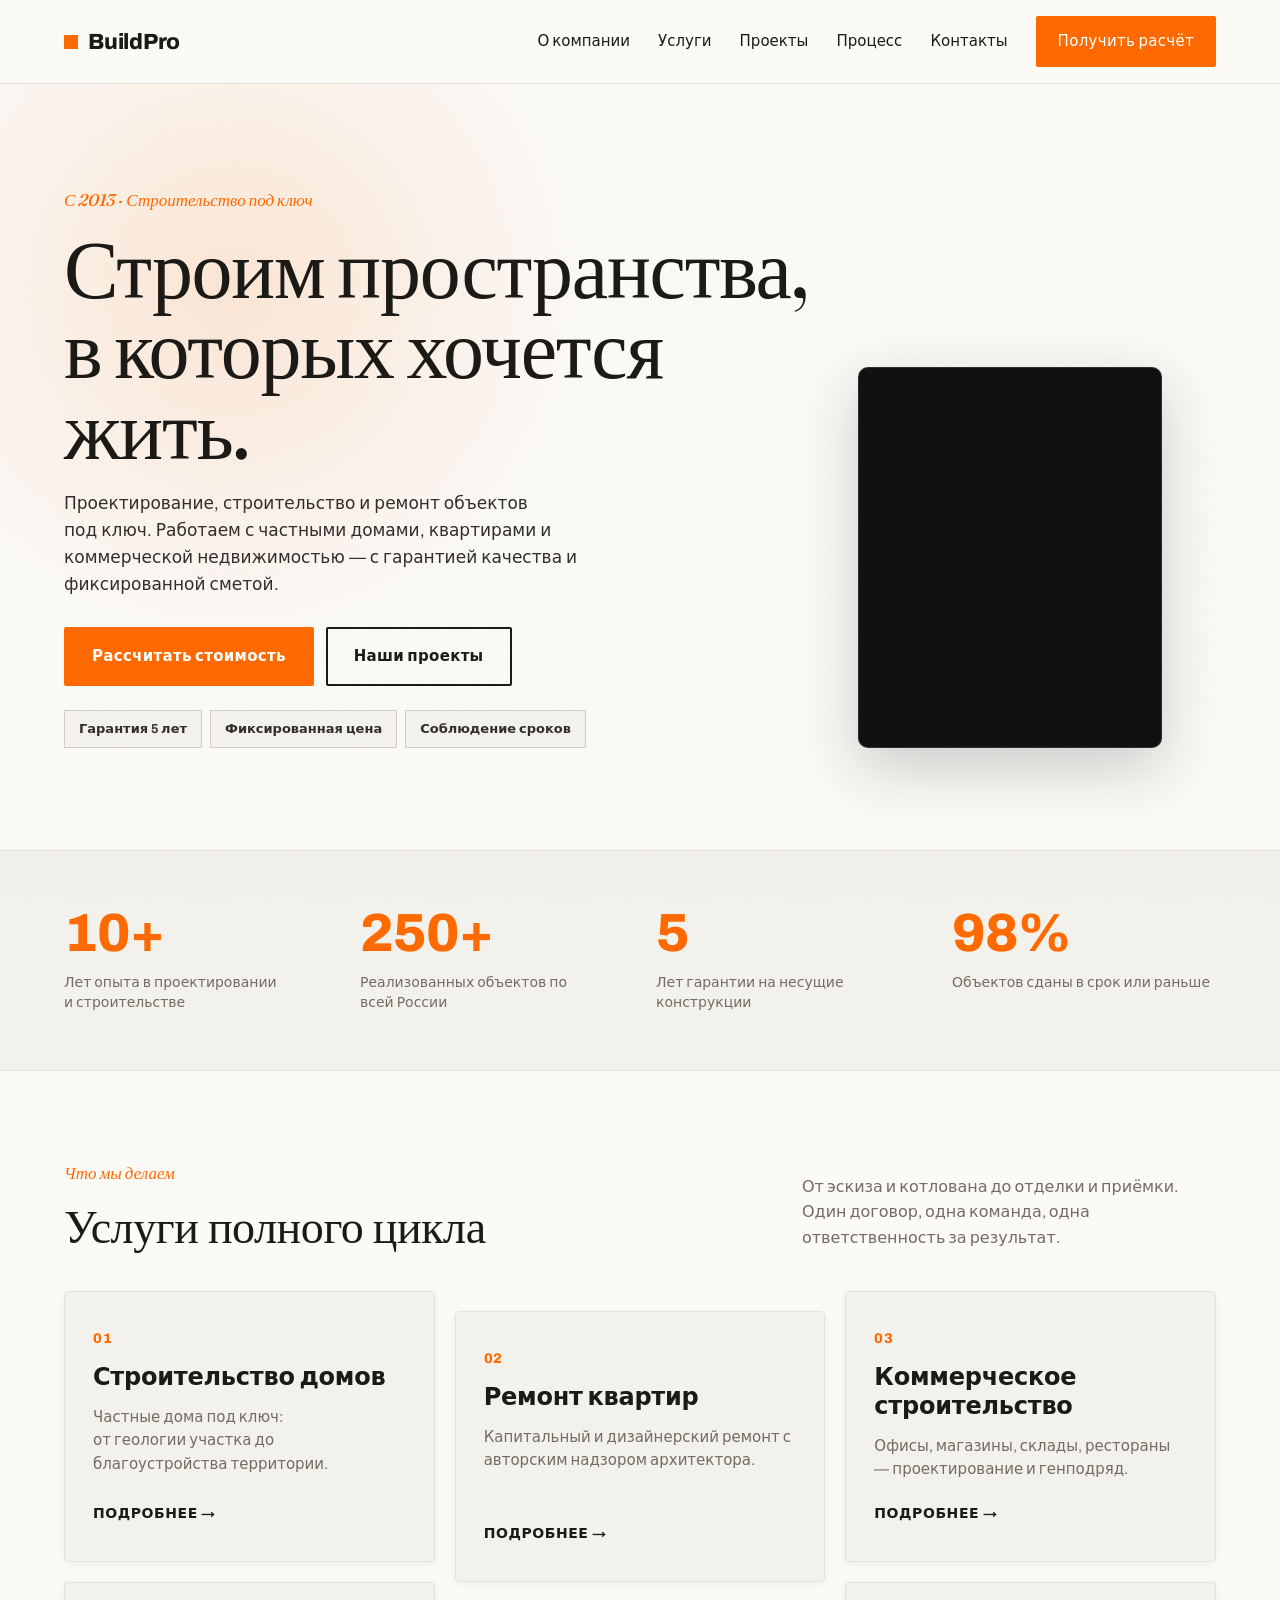
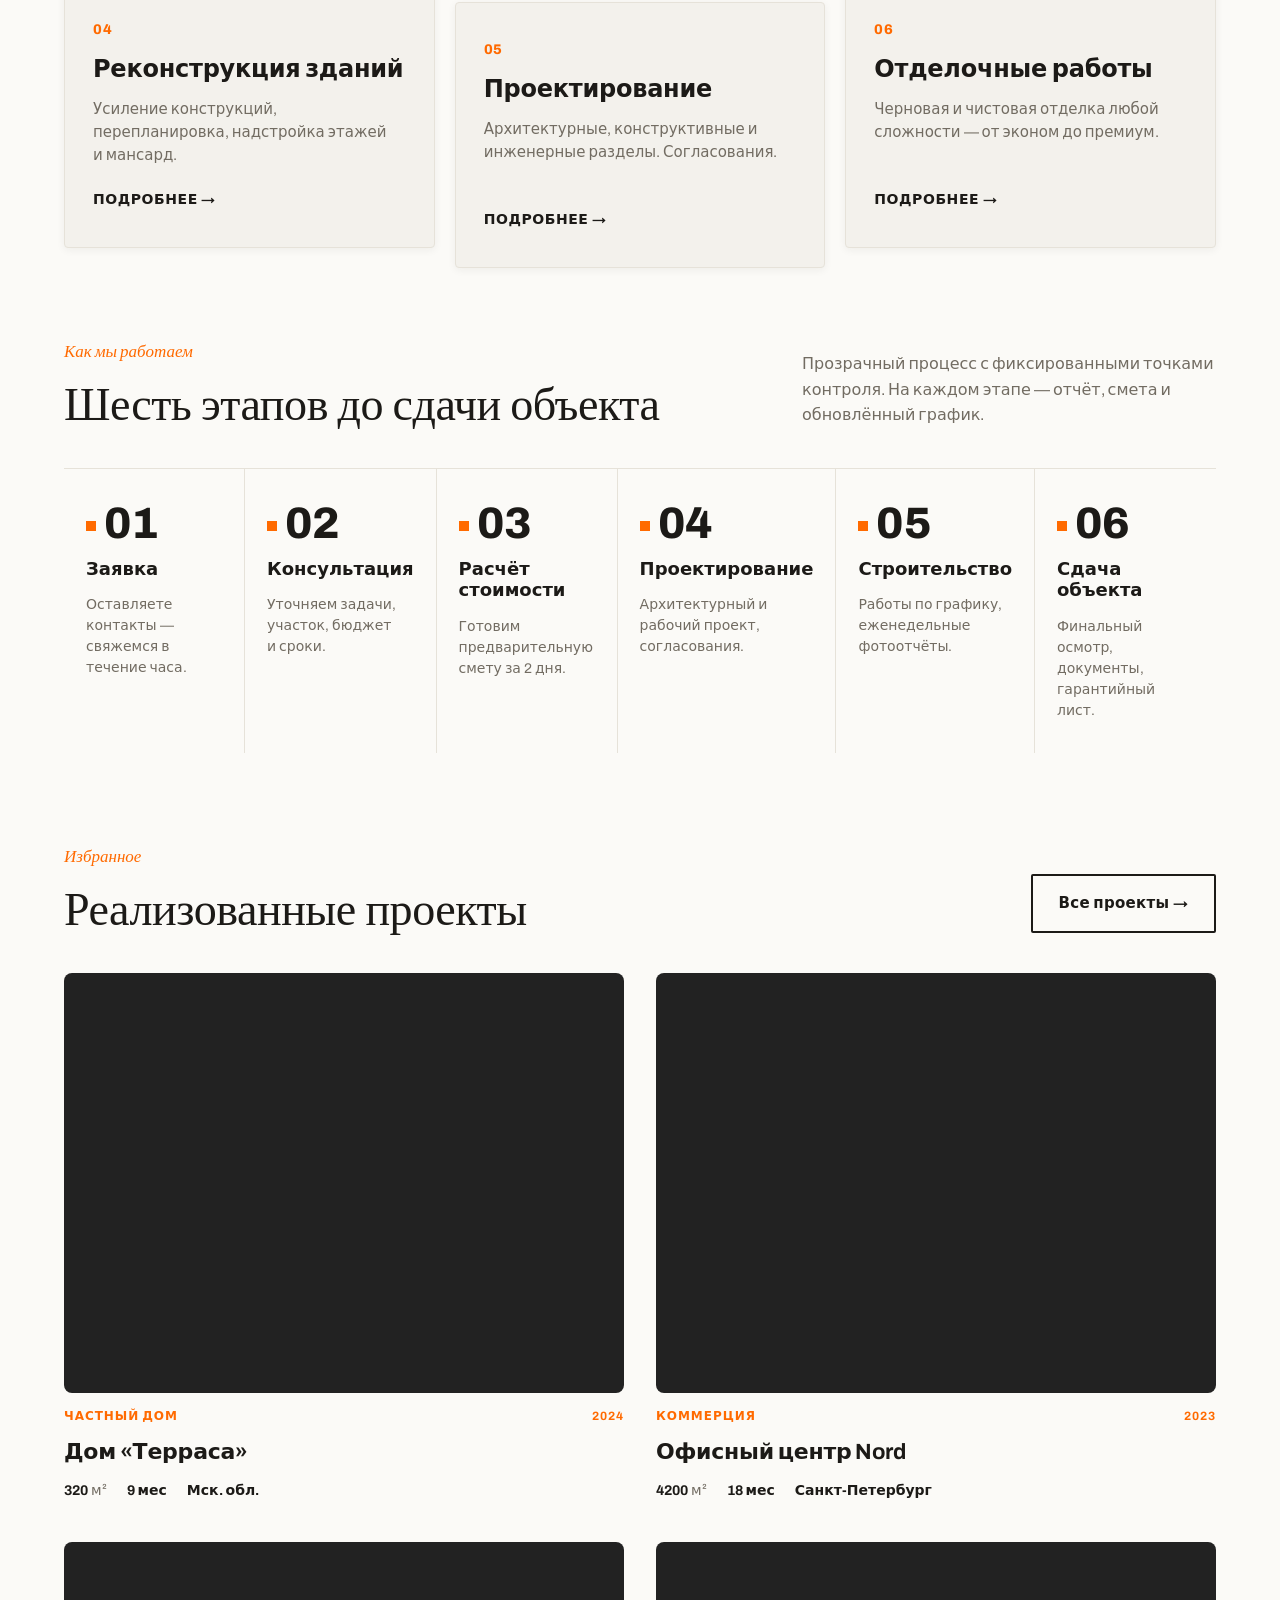
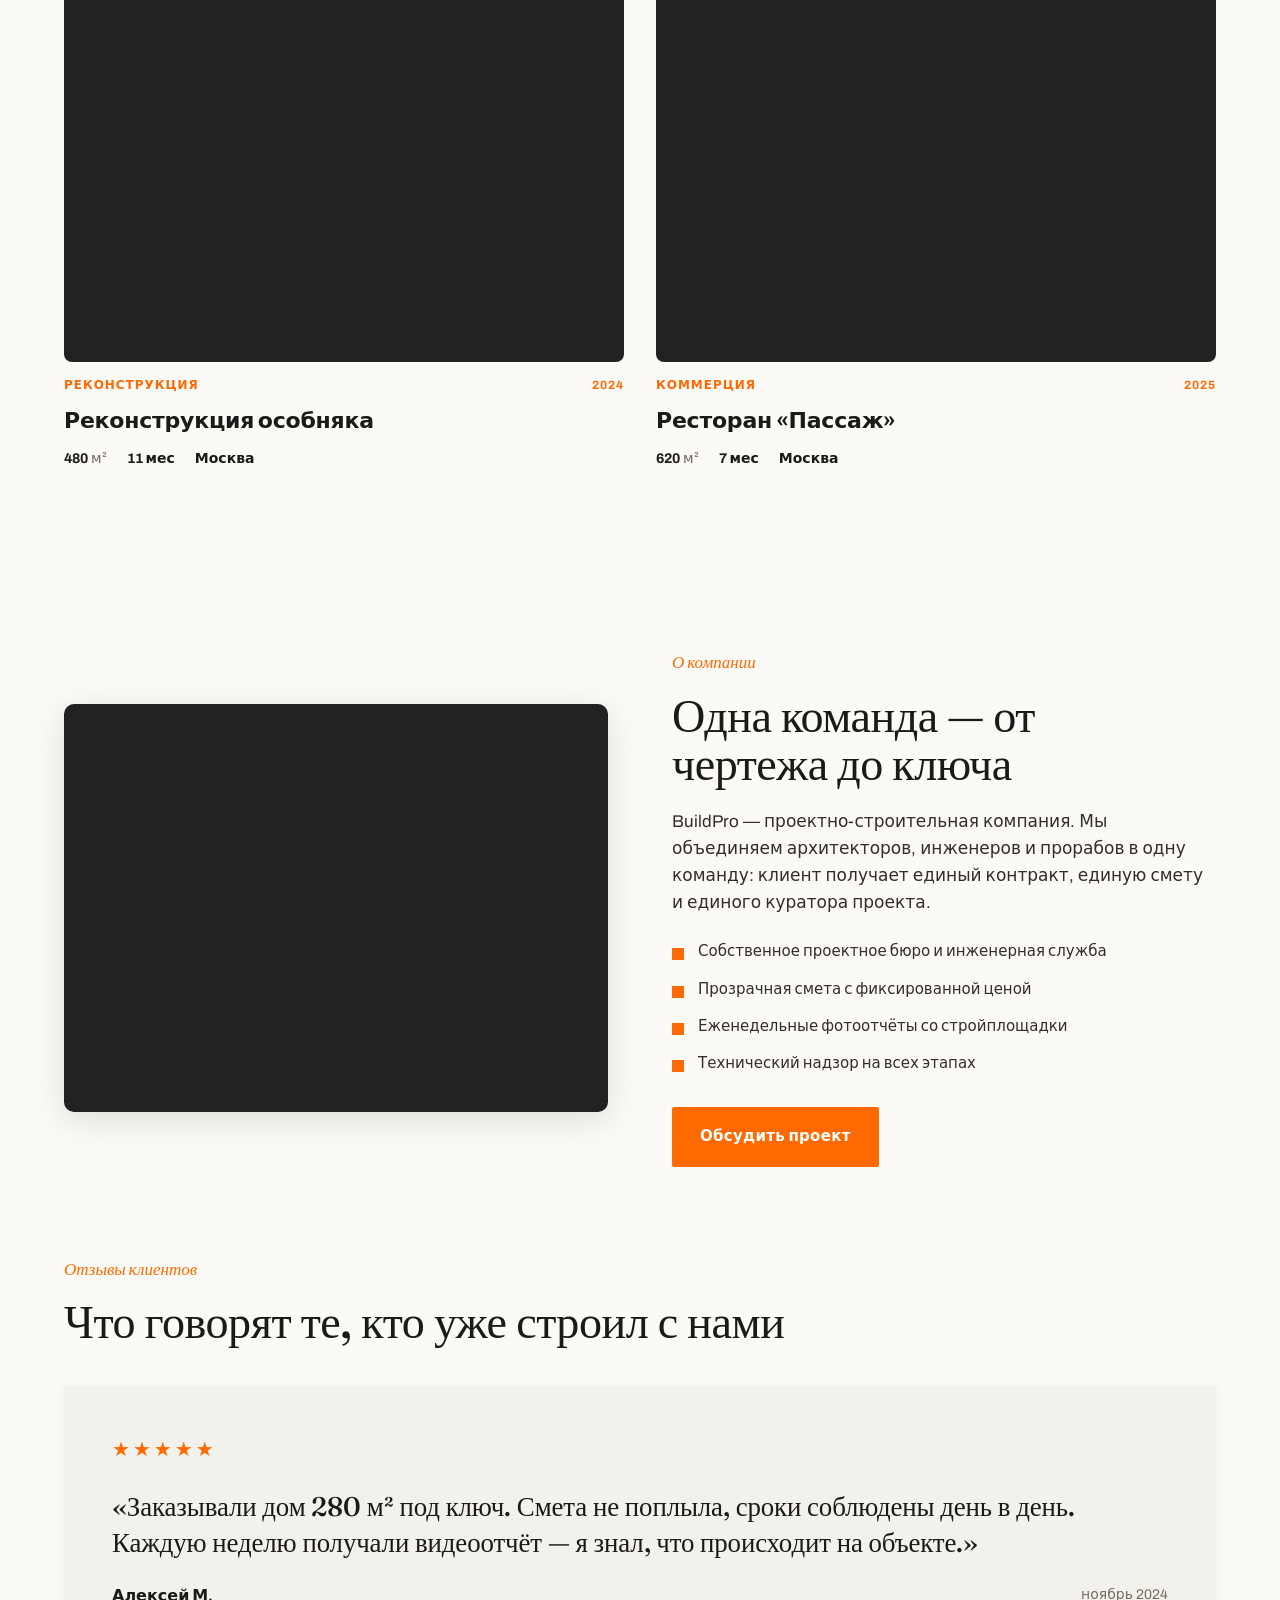
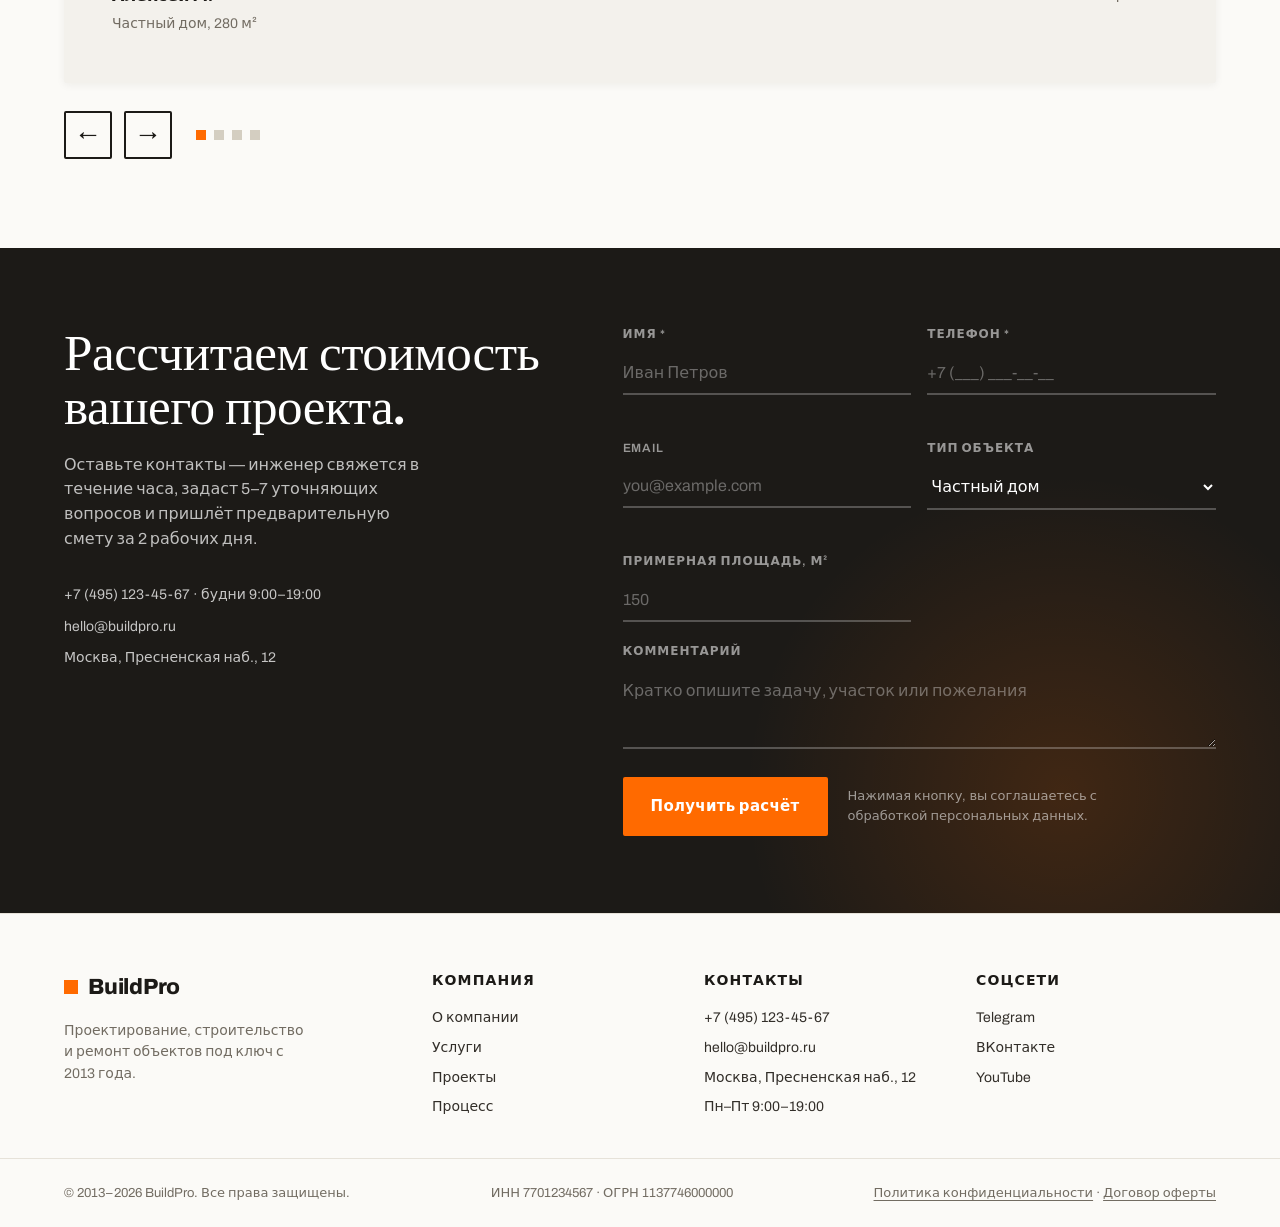
==== index.html @ c7d9ddd2 "Add files via upload" ====
<!DOCTYPE html>
<html lang="ru">
<head>
<meta charset="UTF-8">
<meta name="viewport" content="width=device-width, initial-scale=1">
<title>BuildPro — строительство домов и коммерческих объектов под ключ</title>
<meta name="description" content="BuildPro — проектирование, строительство и ремонт объектов под ключ с 2013 года. Более 250 сданных объектов, гарантия до 5 лет, фиксированная смета.">
<meta property="og:title" content="BuildPro — строительство домов и коммерческих объектов под ключ">
<meta property="og:description" content="Проектирование, строительство и ремонт объектов под ключ с 2013 года. Более 250 сданных объектов, гарантия до 5 лет.">
<meta property="og:type" content="website">
<meta property="og:image" content="https://images.unsplash.com/photo-1503387762-592deb58ef4e?w=1200&q=80&auto=format&fit=crop">
<meta name="twitter:card" content="summary_large_image">
<meta name="theme-color" content="#1c1a17">
<link rel="icon" href="favicon.svg" type="image/svg+xml">
<link rel="preconnect" href="https://fonts.googleapis.com">
<link rel="preconnect" href="https://fonts.gstatic.com" crossorigin>
<link href="https://fonts.googleapis.com/css2?family=Archivo:wght@400;500;600;700;800;900&family=Fraunces:ital,opsz,wght@0,9..144,400;0,9..144,500;0,9..144,600;1,9..144,400;1,9..144,500&display=swap" rel="stylesheet">
<link rel="stylesheet" href="css/style.css">
<link rel="stylesheet" href="css/responsive.css">
</head>
<body>
<a href="#main" class="skip-link">К основному контенту</a>

<header class="site-nav" id="top">
  <div class="nav-inner">
    <a href="#top" class="brand" aria-label="BuildPro — на главную">
      <span class="brand-mark"></span>BuildPro
    </a>
    <nav class="nav-links" aria-label="Главное меню" id="navLinks">
      <a href="#about">О компании</a>
      <a href="#services">Услуги</a>
      <a href="projects.html">Проекты</a>
      <a href="#process">Процесс</a>
      <a href="#contacts">Контакты</a>
      <a href="#cta" class="btn btn-primary btn-nav">Получить расчёт</a>
    </nav>
    <button type="button" class="burger" aria-label="Открыть меню" aria-expanded="false" id="burger">
      <span></span><span></span><span></span>
    </button>
  </div>
</header>

<main id="main">

<section class="hero">
  <div class="wrap hero-grid">
    <div>
      <span class="kicker">С 2013 · Строительство под ключ</span>
      <h1 class="display">Строим&nbsp;пространства,<br>в которых хочется жить.</h1>
      <p class="lead">Проектирование, строительство и ремонт объектов под ключ. Работаем с частными домами, квартирами и коммерческой недвижимостью — с гарантией качества и фиксированной сметой.</p>
      <div class="hero-cta">
        <a href="#cta" class="btn btn-primary">Рассчитать стоимость</a>
        <a href="projects.html" class="btn btn-ghost">Наши проекты</a>
      </div>
      <ul class="hero-tags">
        <li>Гарантия 5 лет</li>
        <li>Фиксированная цена</li>
        <li>Соблюдение сроков</li>
      </ul>
    </div>
    <div class="hero-photo" role="img" aria-label="Современное здание"
         style="background-image:url('https://images.unsplash.com/photo-1503387762-592deb58ef4e?w=1200&q=80&auto=format&fit=crop');"></div>
  </div>
</section>

<section class="stats" aria-label="Показатели компании">
  <div class="wrap stats-grid">
    <div><p class="stat-num">10+</p><p class="stat-label">Лет опыта в проектировании и&nbsp;строительстве</p></div>
    <div><p class="stat-num">250+</p><p class="stat-label">Реализованных объектов по всей России</p></div>
    <div><p class="stat-num">5</p><p class="stat-label">Лет гарантии на несущие конструкции</p></div>
    <div><p class="stat-num">98%</p><p class="stat-label">Объектов сданы в срок или раньше</p></div>
  </div>
</section>

<section class="section" id="services">
  <div class="wrap">
    <div class="section-head">
      <div>
        <span class="kicker">Что мы делаем</span>
        <h2 class="h2">Услуги полного цикла</h2>
      </div>
      <p class="section-lead">От эскиза и котлована до отделки и приёмки. Один договор, одна команда, одна ответственность за результат.</p>
    </div>
    <div class="services-grid">
      <article class="service"><span class="num">01</span><h3 class="service-name">Строительство домов</h3><p>Частные дома под ключ: от геологии участка до благоустройства территории.</p><a href="#cta" class="more">Подробнее</a></article>
      <article class="service"><span class="num">02</span><h3 class="service-name">Ремонт квартир</h3><p>Капитальный и дизайнерский ремонт с авторским надзором архитектора.</p><a href="#cta" class="more">Подробнее</a></article>
      <article class="service"><span class="num">03</span><h3 class="service-name">Коммерческое строительство</h3><p>Офисы, магазины, склады, рестораны — проектирование и генподряд.</p><a href="#cta" class="more">Подробнее</a></article>
      <article class="service"><span class="num">04</span><h3 class="service-name">Реконструкция зданий</h3><p>Усиление конструкций, перепланировка, надстройка этажей и мансард.</p><a href="#cta" class="more">Подробнее</a></article>
      <article class="service"><span class="num">05</span><h3 class="service-name">Проектирование</h3><p>Архитектурные, конструктивные и инженерные разделы. Согласования.</p><a href="#cta" class="more">Подробнее</a></article>
      <article class="service"><span class="num">06</span><h3 class="service-name">Отделочные работы</h3><p>Черновая и чистовая отделка любой сложности — от эконом до премиум.</p><a href="#cta" class="more">Подробнее</a></article>
    </div>
  </div>
</section>

<section class="section section-tight" id="process">
  <div class="wrap">
    <div class="section-head">
      <div>
        <span class="kicker">Как мы работаем</span>
        <h2 class="h2">Шесть этапов до сдачи объекта</h2>
      </div>
      <p class="section-lead">Прозрачный процесс с фиксированными точками контроля. На каждом этапе — отчёт, смета и обновлённый график.</p>
    </div>
    <ol class="process">
      <li class="step"><div class="step-num"><span class="sq"></span>01</div><h4>Заявка</h4><p>Оставляете контакты — свяжемся в течение часа.</p></li>
      <li class="step"><div class="step-num"><span class="sq"></span>02</div><h4>Консультация</h4><p>Уточняем задачи, участок, бюджет и сроки.</p></li>
      <li class="step"><div class="step-num"><span class="sq"></span>03</div><h4>Расчёт стоимости</h4><p>Готовим предварительную смету за 2 дня.</p></li>
      <li class="step"><div class="step-num"><span class="sq"></span>04</div><h4>Проектирование</h4><p>Архитектурный и рабочий проект, согласования.</p></li>
      <li class="step"><div class="step-num"><span class="sq"></span>05</div><h4>Строительство</h4><p>Работы по графику, еженедельные фотоотчёты.</p></li>
      <li class="step"><div class="step-num"><span class="sq"></span>06</div><h4>Сдача объекта</h4><p>Финальный осмотр, документы, гарантийный лист.</p></li>
    </ol>
  </div>
</section>

<section class="section section-tight" id="projects">
  <div class="wrap">
    <div class="section-head">
      <div>
        <span class="kicker">Избранное</span>
        <h2 class="h2">Реализованные проекты</h2>
      </div>
      <a href="projects.html" class="btn btn-ghost">Все проекты →</a>
    </div>
    <div class="projects-grid">
      <a href="projects.html" class="project">
        <div class="project-photo" style="background-image:url('https://images.unsplash.com/photo-1600585154340-be6161a56a0c?w=1200&q=80&auto=format&fit=crop');"></div>
        <div class="project-meta"><span class="cat">Частный дом</span><span class="cat">2024</span></div>
        <h4>Дом «Терраса»</h4>
        <div class="project-params"><span><b>320</b> м²</span><span><b>9 мес</b></span><span><b>Мск. обл.</b></span></div>
      </a>
      <a href="projects.html" class="project">
        <div class="project-photo" style="background-image:url('https://images.unsplash.com/photo-1497366216548-37526070297c?w=1200&q=80&auto=format&fit=crop');"></div>
        <div class="project-meta"><span class="cat">Коммерция</span><span class="cat">2023</span></div>
        <h4>Офисный центр Nord</h4>
        <div class="project-params"><span><b>4200</b> м²</span><span><b>18 мес</b></span><span><b>Санкт-Петербург</b></span></div>
      </a>
      <a href="projects.html" class="project">
        <div class="project-photo" style="background-image:url('https://images.unsplash.com/photo-1512917774080-9991f1c4c750?w=1200&q=80&auto=format&fit=crop');"></div>
        <div class="project-meta"><span class="cat">Реконструкция</span><span class="cat">2024</span></div>
        <h4>Реконструкция особняка</h4>
        <div class="project-params"><span><b>480</b> м²</span><span><b>11 мес</b></span><span><b>Москва</b></span></div>
      </a>
      <a href="projects.html" class="project">
        <div class="project-photo" style="background-image:url('https://images.unsplash.com/photo-1517248135467-4c7edcad34c4?w=1200&q=80&auto=format&fit=crop');"></div>
        <div class="project-meta"><span class="cat">Коммерция</span><span class="cat">2025</span></div>
        <h4>Ресторан «Пассаж»</h4>
        <div class="project-params"><span><b>620</b> м²</span><span><b>7 мес</b></span><span><b>Москва</b></span></div>
      </a>
    </div>
  </div>
</section>

<section class="section" id="about">
  <div class="wrap about-grid">
    <div class="about-photo" role="img" aria-label="Команда BuildPro на объекте"
         style="background-image:url('https://images.unsplash.com/photo-1521737604893-d14cc237f11d?w=1200&q=80&auto=format&fit=crop');"></div>
    <div>
      <span class="kicker">О компании</span>
      <h2 class="h2">Одна команда — от чертежа до&nbsp;ключа</h2>
      <p class="lead">BuildPro — проектно-строительная компания. Мы объединяем архитекторов, инженеров и прорабов в одну команду: клиент получает единый контракт, единую смету и единого куратора проекта.</p>
      <ul class="check-list">
        <li>Собственное проектное бюро и инженерная служба</li>
        <li>Прозрачная смета с фиксированной ценой</li>
        <li>Еженедельные фотоотчёты со стройплощадки</li>
        <li>Технический надзор на всех этапах</li>
      </ul>
      <div class="hero-cta" style="margin-top:32px">
        <a href="#cta" class="btn btn-primary">Обсудить проект</a>
      </div>
    </div>
  </div>
</section>

<section class="section section-tight">
  <div class="wrap">
    <div class="section-head">
      <div>
        <span class="kicker">Отзывы клиентов</span>
        <h2 class="h2">Что говорят те, кто уже строил с&nbsp;нами</h2>
      </div>
    </div>

    <div class="slider" id="reviewSlider" data-index="0">
      <div class="slides">
        <article class="review">
          <span class="stars" aria-label="5 из 5">★★★★★</span>
          <blockquote>«Заказывали дом 280 м² под ключ. Смета не поплыла, сроки соблюдены день в день. Каждую неделю получали видеоотчёт — я знал, что происходит на объекте.»</blockquote>
          <div class="who"><div><b>Алексей М.</b><span>Частный дом, 280 м²</span></div><span class="date">ноябрь 2024</span></div>
        </article>
        <article class="review">
          <span class="stars" aria-label="5 из 5">★★★★★</span>
          <blockquote>«Ремонт трёшки с перепланировкой. Согласование, дизайн, черновая, чистовая — всё через одного менеджера. Никаких „пропал прораб“.»</blockquote>
          <div class="who"><div><b>Ирина К.</b><span>Ремонт квартиры, 96 м²</span></div><span class="date">февраль 2025</span></div>
        </article>
        <article class="review">
          <span class="stars" aria-label="5 из 5">★★★★★</span>
          <blockquote>«Строили офисный центр 4 200 м². Команда закрыла все инженерные разделы, включая слаботочку и вентиляцию, без субподрядчиков-однодневок.»</blockquote>
          <div class="who"><div><b>Дмитрий В.</b><span>Коммерческий объект</span></div><span class="date">июль 2024</span></div>
        </article>
        <article class="review">
          <span class="stars" aria-label="5 из 5">★★★★★</span>
          <blockquote>«Реконструкция дома 1950-х: усиление фундамента, надстройка мансарды. Работали аккуратно, соседи не жаловались — для нас это было важно.»</blockquote>
          <div class="who"><div><b>Ольга П.</b><span>Реконструкция, 210 м²</span></div><span class="date">май 2025</span></div>
        </article>
      </div>
      <div class="slider-nav">
        <button type="button" class="slider-btn" data-dir="-1" aria-label="Предыдущий отзыв">←</button>
        <button type="button" class="slider-btn" data-dir="1" aria-label="Следующий отзыв">→</button>
        <div class="dots" id="reviewDots"></div>
      </div>
    </div>
  </div>
</section>

<section class="cta" id="cta">
  <div class="wrap cta-grid">
    <div>
      <h2 class="cta-title">Рассчитаем стоимость вашего проекта.</h2>
      <p class="cta-lead">Оставьте контакты — инженер свяжется в течение часа, задаст 5–7 уточняющих вопросов и пришлёт предварительную смету за 2 рабочих дня.</p>
      <ul class="cta-contacts">
        <li>+7 (495) 123-45-67 · будни 9:00–19:00</li>
        <li>hello@buildpro.ru</li>
        <li>Москва, Пресненская наб., 12</li>
      </ul>
    </div>
    <form class="form" id="calcForm" novalidate>
      <div class="field">
        <label for="f-name">Имя *</label>
        <input id="f-name" name="name" type="text" placeholder="Иван Петров" autocomplete="name">
        <span class="error" data-error-for="name"></span>
      </div>
      <div class="field">
        <label for="f-phone">Телефон *</label>
        <input id="f-phone" name="phone" type="tel" placeholder="+7 (___) ___-__-__" autocomplete="tel">
        <span class="error" data-error-for="phone"></span>
      </div>
      <div class="field">
        <label for="f-email">Email</label>
        <input id="f-email" name="email" type="email" placeholder="you@example.com" autocomplete="email">
        <span class="error" data-error-for="email"></span>
      </div>
      <div class="field">
        <label for="f-type">Тип объекта</label>
        <select id="f-type" name="type">
          <option value="house">Частный дом</option>
          <option value="apart">Ремонт квартиры</option>
          <option value="commerce">Коммерческий объект</option>
          <option value="reconstruct">Реконструкция</option>
          <option value="design">Проектирование</option>
        </select>
      </div>
      <div class="field">
        <label for="f-area">Примерная площадь, м²</label>
        <input id="f-area" name="area" type="number" min="0" placeholder="150">
      </div>
      <div class="field wide">
        <label for="f-comment">Комментарий</label>
        <textarea id="f-comment" name="comment" rows="3" placeholder="Кратко опишите задачу, участок или пожелания"></textarea>
      </div>
      <div class="submit-row">
        <button type="submit" class="btn btn-accent">Получить расчёт</button>
        <span class="agreement">Нажимая кнопку, вы соглашаетесь с обработкой персональных данных.</span>
      </div>
      <div class="form-success" id="formSuccess" hidden>
        <b>Спасибо! Заявка принята.</b> Мы свяжемся с вами в&nbsp;ближайшее время.
      </div>
    </form>
  </div>
</section>

</main>

<footer class="site-footer" id="contacts">
  <div class="wrap footer-cols">
    <div>
      <div class="brand"><span class="brand-mark"></span>BuildPro</div>
      <p class="footer-about">Проектирование, строительство и ремонт объектов под ключ с 2013 года.</p>
    </div>
    <div>
      <h5>Компания</h5>
      <ul><li><a href="#about">О компании</a></li><li><a href="#services">Услуги</a></li><li><a href="projects.html">Проекты</a></li><li><a href="#process">Процесс</a></li></ul>
    </div>
    <div>
      <h5>Контакты</h5>
      <ul><li>+7 (495) 123-45-67</li><li>hello@buildpro.ru</li><li>Москва, Пресненская наб., 12</li><li>Пн–Пт 9:00–19:00</li></ul>
    </div>
    <div>
      <h5>Соцсети</h5>
      <ul><li><a href="#">Telegram</a></li><li><a href="#">ВКонтакте</a></li><li><a href="#">YouTube</a></li></ul>
    </div>
  </div>
  <div class="wrap footer-bottom">
    <span>© 2013–2026 BuildPro. Все права защищены.</span>
    <span>ИНН 7701234567 · ОГРН 1137746000000</span>
    <span class="footer-legal"><a href="#">Политика конфиденциальности</a> · <a href="#">Договор оферты</a></span>
  </div>
</footer>

<button type="button" class="to-top" id="toTop" aria-label="Наверх">↑</button>

<script src="js/main.js"></script>
</body>
</html>
---- css/style.css ----
/* ============================================
   BuildPro — core stylesheet
   Tokens, resets, components (buttons, cards,
   forms, grid, slider, modal, filters, footer)
   ============================================ */

/* --- Reset --- */
*, *::before, *::after { box-sizing: border-box; }
html { scroll-behavior: smooth; -webkit-text-size-adjust: 100%; }
body, h1, h2, h3, h4, h5, p, ul, ol, blockquote, figure { margin: 0; }
ul, ol { padding: 0; list-style: none; }
img { max-width: 100%; display: block; }
button { font: inherit; color: inherit; }
a { color: inherit; text-decoration: none; }
input, select, textarea, button { font-family: inherit; }

/* --- Tokens --- */
:root {
  /* Palette — тёплый графит / тёплый белый / оранжевый акцент */
  --c-bg:        #fbfaf7;
  --c-surface:   #f3f1ec;
  --c-surface-2: #e9e6de;
  --c-ink:       #1c1a17;   /* тёплый графит */
  --c-ink-2:     #322e29;
  --c-muted:     #726c62;
  --c-line:      #e6e2d9;
  --c-line-2:    #d4cec1;
  --c-accent:      #ff6a00;   /* оранжевый */
  --c-accent-600:  #e85e00;
  --c-accent-100:  #fff1e6;
  --c-danger: #d64545;
  --c-success: #1b9256;

  /* Type */
  --font-body: 'Archivo', system-ui, -apple-system, 'Segoe UI', Roboto, Arial, sans-serif;
  --font-head: 'Archivo', system-ui, -apple-system, 'Segoe UI', Roboto, Arial, sans-serif;
  --font-display: 'Fraunces', 'Georgia', serif;

  /* Layout */
  --edge: clamp(20px, 5vw, 72px);
  --maxw: 1280px;

  /* Elevation — тонированные тени под тёплый графит */
  --shadow-sm: 0 2px 8px rgba(28, 26, 23, .06);
  --shadow-md: 0 8px 32px rgba(28, 26, 23, .12);
  --shadow-lg: 0 20px 60px rgba(28, 26, 23, .20);
  --shadow-accent: 0 10px 30px rgba(255, 106, 0, .18);
}

body {
  font-family: var(--font-body);
  font-size: 16px;
  line-height: 1.55;
  color: var(--c-ink);
  background: var(--c-bg);
  overflow-x: hidden;
  text-wrap: pretty;
  -webkit-font-smoothing: antialiased;
  -moz-osx-font-smoothing: grayscale;
}

.skip-link {
  position: absolute;
  left: -9999px;
}
.skip-link:focus { left: 16px; top: 16px; background: var(--c-ink); color: #fff; padding: 8px 12px; z-index: 100; }

/* --- Focus states (a11y) --- */
:focus-visible {
  outline: 2px solid var(--c-accent);
  outline-offset: 3px;
  border-radius: 2px;
}

/* --- Grain overlay --- */
body::before {
  content: "";
  position: fixed;
  inset: 0;
  z-index: 1;
  pointer-events: none;
  opacity: .035;
  mix-blend-mode: multiply;
  background-image: url("data:image/svg+xml,%3Csvg xmlns='http://www.w3.org/2000/svg' width='120' height='120'%3E%3Cfilter id='n'%3E%3CfeTurbulence type='fractalNoise' baseFrequency='0.9' numOctaves='2' stitchTiles='stitch'/%3E%3C/filter%3E%3Crect width='100%25' height='100%25' filter='url(%23n)'/%3E%3C/svg%3E");
}

/* --- Layout helpers --- */
.wrap { max-width: var(--maxw); margin: 0 auto; padding: 0 var(--edge); }

.kicker {
  display: inline-block;
  font-family: var(--font-display);
  font-style: italic;
  font-size: 17px;
  font-weight: 500;
  letter-spacing: 0;
  color: var(--c-accent);
  margin-bottom: 16px;
}

.display {
  font-family: var(--font-display);
  font-weight: 500;
  font-size: clamp(40px, 6.4vw, 92px);
  line-height: 0.98;
  letter-spacing: -0.015em;
  color: var(--c-ink);
  text-wrap: balance;
}
.h2 {
  font-family: var(--font-display);
  font-weight: 500;
  font-size: clamp(28px, 3.6vw, 50px);
  line-height: 1.04;
  letter-spacing: -0.01em;
  color: var(--c-ink);
  text-wrap: balance;
}
.lead {
  font-size: 17px;
  line-height: 1.6;
  color: var(--c-ink-2);
  max-width: 56ch;
  margin-top: 20px;
  text-wrap: pretty;
}

/* --- Buttons --- */
.btn {
  display: inline-flex;
  align-items: center;
  justify-content: center;
  gap: 8px;
  padding: 16px 26px;
  font-size: 15px;
  font-weight: 700;
  letter-spacing: .02em;
  text-transform: none;
  border: 2px solid transparent;
  cursor: pointer;
  transition: background .15s ease, color .15s ease, border-color .15s ease, transform .05s ease;
  border-radius: 2px;
  white-space: nowrap;
}
.btn:active { transform: translateY(1px); }
.btn-primary { background: var(--c-accent); color: #fff; border-color: var(--c-accent); }
.btn-primary:hover { background: var(--c-accent-600); border-color: var(--c-accent-600); }
.btn-ghost { background: transparent; color: var(--c-ink); border-color: var(--c-ink); }
.btn-ghost:hover { background: var(--c-ink); color: #fff; }
.btn-accent { background: var(--c-accent); color: #fff; border-color: var(--c-accent); }
.btn-accent:hover { background: var(--c-accent-600); border-color: var(--c-accent-600); }
.btn-nav { padding: 12px 20px; font-size: 14px; }

/* --- Header --- */
.site-nav {
  position: sticky;
  top: 0;
  z-index: 50;
  background: var(--c-bg);
  border-bottom: 1px solid var(--c-line);
  backdrop-filter: saturate(1.2);
}
.nav-inner {
  max-width: var(--maxw);
  margin: 0 auto;
  padding: 16px var(--edge);
  display: flex;
  align-items: center;
  gap: 24px;
}
.brand {
  display: inline-flex;
  align-items: center;
  gap: 10px;
  font-family: var(--font-head);
  font-weight: 800;
  font-size: 22px;
  letter-spacing: -0.01em;
  color: var(--c-ink);
  margin-right: auto;
}
.brand-mark {
  display: inline-block;
  width: 14px;
  height: 14px;
  background: var(--c-accent);
}
.nav-links {
  display: flex;
  align-items: center;
  gap: 28px;
}
.nav-links a {
  font-size: 15px;
  color: var(--c-ink);
  font-weight: 500;
  transition: color .15s ease;
}
.nav-links a:hover { color: var(--c-accent); }
.nav-links a.current { color: var(--c-accent); }
.nav-links a.btn-nav { color: #fff; }
.nav-links a.btn-nav:hover { color: #fff; }

.burger {
  display: none;
  width: 44px;
  height: 44px;
  border: 2px solid var(--c-ink);
  background: transparent;
  flex-direction: column;
  align-items: center;
  justify-content: center;
  gap: 4px;
  cursor: pointer;
  padding: 0;
  border-radius: 2px;
}
.burger span {
  display: block;
  width: 20px;
  height: 2px;
  background: var(--c-ink);
  transition: transform .2s ease, opacity .2s ease;
}
.burger.open span:nth-child(1) { transform: translateY(6px) rotate(45deg); }
.burger.open span:nth-child(2) { opacity: 0; }
.burger.open span:nth-child(3) { transform: translateY(-6px) rotate(-45deg); }

/* --- Hero --- */
.hero {
  position: relative;
  padding: clamp(56px, 8vw, 120px) 0 clamp(56px, 8vw, 120px);
  overflow: hidden;
}
.hero::before {
  content: "";
  position: absolute;
  top: -20%;
  left: -10%;
  width: 60vw;
  height: 60vw;
  max-width: 720px;
  max-height: 720px;
  background: radial-gradient(circle, rgba(255,106,0,.14), rgba(255,106,0,0) 70%);
  pointer-events: none;
  z-index: 0;
}
.hero-grid {
  position: relative;
  z-index: 1;
  display: grid;
  grid-template-columns: 1.15fr .85fr;
  gap: clamp(24px, 4vw, 64px);
  align-items: end;
}
.hero-photo {
  position: relative;
  aspect-ratio: 4/5;
  background: #111 center/cover no-repeat;
  border-radius: 10px;
  box-shadow: var(--shadow-lg);
}
.hero-photo::after {
  content: "";
  position: absolute;
  inset: 0;
  border-radius: 10px;
  box-shadow: inset 0 0 0 1px rgba(255,255,255,.12);
}
.hero-cta {
  display: flex;
  gap: 12px;
  flex-wrap: wrap;
  margin-top: 28px;
}
.hero-tags {
  display: flex;
  gap: 8px;
  flex-wrap: wrap;
  margin-top: 24px;
}
.hero-tags li {
  padding: 8px 14px;
  border: 1px solid var(--c-line-2);
  font-size: 13px;
  font-weight: 600;
  color: var(--c-ink-2);
  background: var(--c-surface);
}

/* --- Stats --- */
.stats {
  border-top: 1px solid var(--c-line);
  border-bottom: 1px solid var(--c-line);
  padding: 56px 0;
  background: var(--c-surface);
}
.stats-grid {
  display: grid;
  grid-template-columns: repeat(4, 1fr);
  gap: 32px;
}
.stat-num {
  font-family: var(--font-head);
  font-weight: 800;
  font-size: clamp(40px, 4.2vw, 64px);
  line-height: 1;
  letter-spacing: -0.02em;
  color: var(--c-accent);
}
.stat-label {
  font-size: 14px;
  line-height: 1.45;
  color: var(--c-muted);
  margin-top: 12px;
}

/* --- Section head --- */
.section { padding: clamp(64px, 7vw, 120px) 0; }
.section-tight { padding-top: 0; }
.section-head {
  display: flex;
  justify-content: space-between;
  align-items: end;
  gap: 24px;
  flex-wrap: wrap;
  margin-bottom: 40px;
}
.section-lead {
  max-width: 46ch;
  color: var(--c-muted);
  font-size: 16px;
  line-height: 1.6;
}

/* --- Services --- */
.services-grid {
  display: grid;
  grid-template-columns: repeat(3, 1fr);
  gap: 20px;
}
.service {
  position: relative;
  background: var(--c-surface);
  padding: 36px 28px;
  display: flex;
  flex-direction: column;
  gap: 14px;
  transition: background .2s ease, transform .2s ease, box-shadow .2s ease;
  border: 1px solid var(--c-line);
  box-shadow: var(--shadow-sm);
  border-radius: 4px;
  overflow: hidden;
}
.service::before {
  content: "";
  position: absolute;
  inset: 0;
  background: radial-gradient(240px circle at var(--mx, 50%) var(--my, 0%), rgba(255,106,0,.10), transparent 70%);
  opacity: 0;
  transition: opacity .25s ease;
  pointer-events: none;
}
.service:hover::before { opacity: 1; }
.service:nth-child(2) { transform: translateY(20px); }
.service:nth-child(5) { transform: translateY(20px); }
.service:hover {
  background: #fff;
  border-color: var(--c-line-2);
  transform: translateY(-4px);
  box-shadow: var(--shadow-md);
}
.service:nth-child(2):hover,
.service:nth-child(5):hover { transform: translateY(16px); }
.service .num {
  font-family: var(--font-head);
  font-weight: 800;
  font-size: 14px;
  color: var(--c-accent);
  letter-spacing: .05em;
}
.service-name {
  font-family: var(--font-head);
  font-weight: 700;
  font-size: 24px;
  line-height: 1.2;
  letter-spacing: -0.01em;
  color: var(--c-ink);
}
.service p {
  color: var(--c-muted);
  font-size: 15px;
  line-height: 1.55;
}
.service .more {
  margin-top: auto;
  padding-top: 8px;
  color: var(--c-ink);
  font-weight: 700;
  font-size: 14px;
  letter-spacing: .04em;
  text-transform: uppercase;
}
.service .more::after { content: " →"; }
.service:hover .more { color: var(--c-accent); }

/* --- Process --- */
.process {
  display: grid;
  grid-template-columns: repeat(6, 1fr);
  gap: 0;
  border-top: 1px solid var(--c-line);
}
.step {
  border-right: 1px solid var(--c-line);
  padding: 32px 22px;
  display: flex;
  flex-direction: column;
  gap: 14px;
}
.step:last-child { border-right: 0; }
.step-num {
  font-family: var(--font-head);
  font-weight: 800;
  font-size: 44px;
  line-height: 1;
  letter-spacing: -0.02em;
  color: var(--c-ink);
}
.step-num .sq {
  display: inline-block;
  width: 10px;
  height: 10px;
  background: var(--c-accent);
  margin-right: 8px;
  vertical-align: middle;
}
.step h4 {
  font-family: var(--font-head);
  font-size: 18px;
  font-weight: 700;
  line-height: 1.2;
}
.step p {
  color: var(--c-muted);
  font-size: 14px;
  line-height: 1.5;
}

/* --- Projects grid --- */
.projects-grid {
  display: grid;
  grid-template-columns: repeat(2, 1fr);
  gap: 40px 32px;
}
.projects-grid-3 { grid-template-columns: repeat(3, 1fr); }

.project, .project-card {
  display: flex;
  flex-direction: column;
  gap: 14px;
  color: inherit;
  background: transparent;
  border: 0;
  padding: 0;
  text-align: left;
  cursor: pointer;
  transition: transform .3s ease;
}
.project:hover, .project-card:hover { transform: translateY(-4px); }

.project-photo {
  aspect-ratio: 4/3;
  width: 100%;
  background: #222 center/cover no-repeat;
  transition: filter .3s ease;
  border-radius: 8px;
}
.project:hover .project-photo,
.project-card:hover .project-photo { filter: brightness(1.05); }

.project-meta, .project .project-meta {
  display: flex;
  justify-content: space-between;
  align-items: baseline;
  gap: 12px;
}
.project-meta .cat, .project-meta .year {
  font-size: 12px;
  letter-spacing: .08em;
  text-transform: uppercase;
  color: var(--c-muted);
  font-weight: 700;
}
.project-meta .cat { color: var(--c-accent); }
.project h4, .project-card h3 {
  font-family: var(--font-head);
  font-size: 22px;
  font-weight: 700;
  letter-spacing: -0.01em;
  color: var(--c-ink);
  line-height: 1.2;
}
.project-params {
  display: flex;
  gap: 20px;
  font-size: 14px;
  color: var(--c-muted);
  flex-wrap: wrap;
}
.project-params b { color: var(--c-ink); font-weight: 700; }
.project-desc {
  font-size: 14px;
  line-height: 1.55;
  color: var(--c-muted);
}

/* --- About --- */
.about-grid {
  display: grid;
  grid-template-columns: 1fr 1fr;
  gap: clamp(24px, 5vw, 72px);
  align-items: center;
}
.about-photo {
  aspect-ratio: 4/3;
  background: #222 center/cover no-repeat;
  border-radius: 10px;
  box-shadow: var(--shadow-md);
}
.check-list {
  display: grid;
  gap: 14px;
  margin-top: 24px;
}
.check-list li {
  padding-left: 26px;
  position: relative;
  font-size: 15px;
  line-height: 1.55;
  color: var(--c-ink-2);
}
.check-list li::before {
  content: "";
  position: absolute;
  left: 0;
  top: 8px;
  width: 12px;
  height: 12px;
  background: var(--c-accent);
}

/* --- Reviews slider --- */
.slider { position: relative; }
.slides { position: relative; min-height: 240px; }
.review {
  background: var(--c-surface);
  padding: 48px;
  display: none;
  flex-direction: column;
  gap: 24px;
  border-radius: 2px;
  box-shadow: var(--shadow-sm);
}
.review.active { display: flex; animation: fadeIn .4s ease; }
@keyframes fadeIn { from { opacity: 0; transform: translateY(6px); } to { opacity: 1; transform: none; } }
.review .stars {
  color: var(--c-accent);
  letter-spacing: 3px;
  font-size: 20px;
}
.review blockquote {
  font-family: var(--font-display);
  font-size: clamp(20px, 2.1vw, 28px);
  line-height: 1.32;
  color: var(--c-ink);
  letter-spacing: -0.005em;
  font-weight: 500;
}
.review .who {
  display: flex;
  justify-content: space-between;
  gap: 24px;
  flex-wrap: wrap;
  font-size: 14px;
  color: var(--c-muted);
}
.review .who b { color: var(--c-ink); display: block; font-size: 16px; margin-bottom: 4px; font-weight: 700; }
.slider-nav {
  display: flex;
  align-items: center;
  gap: 12px;
  margin-top: 28px;
}
.slider-btn {
  width: 48px;
  height: 48px;
  border: 2px solid var(--c-ink);
  background: transparent;
  cursor: pointer;
  font-size: 18px;
  color: var(--c-ink);
  transition: background .15s ease, color .15s ease;
  border-radius: 2px;
}
.slider-btn:hover { background: var(--c-ink); color: #fff; }
.dots {
  display: flex;
  gap: 8px;
  margin-left: 12px;
}
.dot {
  width: 10px;
  height: 10px;
  background: var(--c-line-2);
  border: 0;
  padding: 0;
  cursor: pointer;
  transition: background .15s ease;
}
.dot.active { background: var(--c-accent); }

/* --- CTA / form --- */
.cta {
  position: relative;
  background: var(--c-ink);
  color: #fff;
  padding: clamp(56px, 6vw, 96px) 0;
  overflow: hidden;
}
.cta::before {
  content: "";
  position: absolute;
  bottom: -30%;
  right: -8%;
  width: 55vw;
  height: 55vw;
  max-width: 640px;
  max-height: 640px;
  background: radial-gradient(circle, rgba(255,106,0,.16), rgba(255,106,0,0) 70%);
  pointer-events: none;
}
.cta-grid {
  position: relative;
  z-index: 1;
  display: grid;
  grid-template-columns: 1fr 1.2fr;
  gap: clamp(24px, 5vw, 72px);
  align-items: start;
}
.cta-title {
  font-family: var(--font-display);
  font-weight: 500;
  font-size: clamp(30px, 4vw, 54px);
  line-height: 1.05;
  letter-spacing: -0.01em;
  color: #fff;
  text-wrap: balance;
}
.cta-lead {
  color: rgba(255,255,255,.72);
  max-width: 42ch;
  margin-top: 20px;
  font-size: 16px;
  line-height: 1.55;
}
.cta-contacts {
  margin-top: 32px;
  display: grid;
  gap: 10px;
  color: rgba(255,255,255,.75);
  font-size: 14px;
}
.form {
  display: grid;
  grid-template-columns: 1fr 1fr;
  gap: 20px 16px;
}
.field { display: flex; flex-direction: column; gap: 8px; }
.field.wide { grid-column: 1 / -1; }
.field label {
  font-size: 12px;
  text-transform: uppercase;
  letter-spacing: .08em;
  color: rgba(255,255,255,.55);
  font-weight: 600;
}
.field input,
.field select,
.field textarea {
  background: transparent;
  border: 0;
  border-bottom: 2px solid rgba(255,255,255,.25);
  color: #fff;
  padding: 12px 0;
  font-size: 16px;
  outline: none;
  transition: border-color .15s ease;
  font-family: var(--font-body);
}
.field textarea { resize: vertical; min-height: 80px; }
.field input::placeholder,
.field textarea::placeholder { color: rgba(255,255,255,.35); }
.field input:focus,
.field select:focus,
.field textarea:focus { border-bottom-color: var(--c-accent); }
.field select option { color: var(--c-ink); background: #fff; }
.field.error input,
.field.error select,
.field.error textarea { border-bottom-color: var(--c-danger); }
.error {
  color: #ff8977;
  font-size: 13px;
  min-height: 16px;
  display: block;
}
.submit-row {
  grid-column: 1 / -1;
  display: flex;
  align-items: center;
  gap: 20px;
  flex-wrap: wrap;
  margin-top: 8px;
}
.agreement {
  color: rgba(255,255,255,.55);
  font-size: 13px;
  max-width: 40ch;
}
.form-success {
  grid-column: 1 / -1;
  padding: 20px 24px;
  background: rgba(255,255,255,.06);
  border-left: 3px solid var(--c-accent);
  color: #fff;
  font-size: 15px;
}
.form-success b {
  display: block;
  font-family: var(--font-head);
  font-size: 20px;
  margin-bottom: 6px;
}

/* --- Footer --- */
.site-footer {
  background: var(--c-bg);
  border-top: 1px solid var(--c-line);
  padding: 56px 0 24px;
}
.footer-cols {
  display: grid;
  grid-template-columns: 1.4fr 1fr 1fr 1fr;
  gap: 32px;
}
.footer-cols h5 {
  font-family: var(--font-head);
  font-size: 14px;
  text-transform: uppercase;
  letter-spacing: .08em;
  margin-bottom: 16px;
  color: var(--c-ink);
}
.footer-cols ul {
  display: grid;
  gap: 8px;
  font-size: 14px;
  color: var(--c-ink-2);
}
.footer-cols a { color: var(--c-ink-2); transition: color .15s ease; }
.footer-cols a:hover { color: var(--c-accent); }
.footer-about {
  color: var(--c-muted);
  font-size: 14px;
  line-height: 1.55;
  max-width: 32ch;
  margin-top: 16px;
}
.footer-bottom {
  display: flex;
  justify-content: space-between;
  gap: 16px;
  flex-wrap: wrap;
  margin-top: 40px;
  padding-top: 24px;
  border-top: 1px solid var(--c-line);
  font-size: 13px;
  color: var(--c-muted);
}
.footer-legal a { color: var(--c-muted); text-decoration: underline; text-underline-offset: 3px; transition: color .15s ease; }
.footer-legal a:hover { color: var(--c-accent); }

/* --- To top --- */
.to-top {
  position: fixed;
  right: 24px;
  bottom: 24px;
  width: 48px;
  height: 48px;
  background: var(--c-ink);
  color: #fff;
  border: 0;
  cursor: pointer;
  z-index: 40;
  font-size: 18px;
  opacity: 0;
  pointer-events: none;
  transition: opacity .2s ease, background .15s ease;
  border-radius: 2px;
  box-shadow: var(--shadow-md);
}
.to-top.show { opacity: 1; pointer-events: auto; }
.to-top:hover { background: var(--c-accent); }

/* --- Projects page --- */
.page-head {
  padding: clamp(48px, 6vw, 96px) 0 clamp(32px, 4vw, 48px);
  border-bottom: 1px solid var(--c-line);
}
.breadcrumbs {
  font-size: 13px;
  letter-spacing: .06em;
  text-transform: uppercase;
  color: var(--c-muted);
  margin-bottom: 20px;
}
.breadcrumbs a { color: var(--c-muted); transition: color .15s ease; }
.breadcrumbs a:hover { color: var(--c-accent); }
.page-head-row {
  display: flex;
  justify-content: space-between;
  align-items: end;
  gap: 32px;
  flex-wrap: wrap;
}

.filters {
  position: sticky;
  top: 73px;
  z-index: 30;
  background: var(--c-bg);
  padding: 24px 0;
  border-bottom: 1px solid var(--c-line);
}
.filters-row {
  display: flex;
  gap: 16px;
  flex-wrap: wrap;
  align-items: center;
  justify-content: space-between;
}
.chips {
  display: flex;
  gap: 8px;
  flex-wrap: wrap;
}
.chip {
  background: transparent;
  border: 2px solid var(--c-line-2);
  padding: 10px 20px;
  font-size: 14px;
  color: var(--c-ink-2);
  cursor: pointer;
  transition: all .15s ease;
  font-weight: 500;
  border-radius: 2px;
}
.chip:hover { border-color: var(--c-ink); color: var(--c-ink); }
.chip.active {
  background: var(--c-ink);
  color: #fff;
  border-color: var(--c-ink);
}
.count {
  font-size: 13px;
  letter-spacing: .06em;
  text-transform: uppercase;
  color: var(--c-muted);
}
.count b { color: var(--c-ink); }

.grid-section {
  padding: clamp(40px, 5vw, 72px) 0 clamp(56px, 7vw, 96px);
}
.empty {
  padding: 64px 0;
  text-align: center;
  color: var(--c-muted);
  font-size: 16px;
}

/* --- Mobile drawer --- */
.drawer-backdrop {
  position: fixed;
  inset: 0;
  background: rgba(0,0,0,0.4);
  z-index: 60;
  opacity: 0;
  pointer-events: none;
  transition: opacity .2s ease;
}
.drawer-backdrop.open { opacity: 1; pointer-events: auto; }
.drawer {
  position: fixed;
  top: 0;
  right: -100%;
  bottom: 0;
  width: min(360px, 88vw);
  background: var(--c-bg);
  z-index: 61;
  padding: 24px;
  display: flex;
  flex-direction: column;
  gap: 4px;
  transition: right .25s ease;
  box-shadow: var(--shadow-lg);
}
.drawer.open { right: 0; }
.drawer-close {
  align-self: flex-end;
  width: 44px;
  height: 44px;
  border: 2px solid var(--c-ink);
  background: transparent;
  font-size: 20px;
  cursor: pointer;
  border-radius: 2px;
  margin-bottom: 8px;
}
.drawer a {
  padding: 14px 4px;
  border-bottom: 1px solid var(--c-line);
  font-size: 17px;
  color: var(--c-ink);
  font-weight: 500;
}
.drawer a.btn {
  border: 2px solid var(--c-accent);
  background: var(--c-accent);
  color: #fff;
  margin-top: 16px;
  padding: 14px 20px;
  justify-content: center;
}

/* --- Scroll reveal (kept last to win cascade over per-component transitions) --- */
.reveal {
  opacity: 0;
  transform: translateY(24px);
  transition: opacity .6s ease, transform .6s ease;
}
.reveal.revealed { opacity: 1; transform: none; }
@media (prefers-reduced-motion: reduce) {
  .reveal { opacity: 1; transform: none; transition: none; }
}
---- css/responsive.css ----
/* ============================================
   BuildPro — responsive rules
   Tablets and mobiles (down to 375px)
   ============================================ */

/* Tablet landscape and below */
@media (max-width: 1080px) {
  .services-grid { grid-template-columns: repeat(2, 1fr); }
  .service:nth-child(2), .service:nth-child(5) { transform: none; }
  .service:nth-child(2):hover, .service:nth-child(5):hover { transform: translateY(-4px); }
  .projects-grid-3 { grid-template-columns: repeat(2, 1fr); }
  .footer-cols { grid-template-columns: 1fr 1fr; gap: 40px; }
  .process { grid-template-columns: repeat(3, 1fr); }
  .step:nth-child(3n) { border-right: 0; }
  .step:nth-child(-n+3) { border-bottom: 1px solid var(--c-line); }
}

/* Tablet portrait */
@media (max-width: 900px) {
  .nav-links { display: none; }
  .burger { display: inline-flex; }

  .hero-grid { grid-template-columns: 1fr; }
  .hero-photo { aspect-ratio: 16/10; order: -1; }

  .stats-grid { grid-template-columns: repeat(2, 1fr); gap: 28px; }

  .about-grid { grid-template-columns: 1fr; gap: 32px; }
  .about-photo { aspect-ratio: 16/10; }

  .cta-grid { grid-template-columns: 1fr; }
  .form { grid-template-columns: 1fr 1fr; }

  .page-head-row { flex-direction: column; align-items: start; gap: 20px; }

  .filters { top: 69px; }
}

/* Mobile */
@media (max-width: 640px) {
  :root {
    --edge: 20px;
  }
  body { font-size: 15px; }

  .nav-inner { padding: 14px var(--edge); gap: 12px; }
  .brand { font-size: 20px; }

  .hero { padding: 40px 0 48px; }
  .hero-cta .btn { flex: 1 1 auto; min-width: 140px; }

  .stats { padding: 40px 0; }
  .stats-grid { grid-template-columns: 1fr 1fr; gap: 24px; }
  .stat-num { font-size: 40px; }

  .section { padding: 56px 0; }
  .section-head { margin-bottom: 28px; }

  .services-grid { grid-template-columns: 1fr; gap: 16px; }
  .service:nth-child(2), .service:nth-child(5) { transform: none; }
  .service:nth-child(2):hover, .service:nth-child(5):hover { transform: translateY(-4px); }
  .service { padding: 28px 24px; }
  .service-name { font-size: 22px; }

  .process { grid-template-columns: 1fr 1fr; }
  .step { border-right: 1px solid var(--c-line); border-bottom: 1px solid var(--c-line); padding: 24px 20px; }
  .step:nth-child(2n) { border-right: 0; }
  .step:last-child, .step:nth-last-child(2) { border-bottom: 0; }

  .projects-grid,
  .projects-grid-3 { grid-template-columns: 1fr; gap: 32px; }

  .review { padding: 32px 24px; }
  .review blockquote { font-size: 19px; }

  .cta { padding: 48px 0; }
  .form { grid-template-columns: 1fr; }
  .submit-row { flex-direction: column; align-items: stretch; gap: 16px; }
  .submit-row .btn { width: 100%; }
  .agreement { font-size: 12px; }

  .footer-cols { grid-template-columns: 1fr; gap: 28px; }
  .footer-bottom { flex-direction: column; text-align: left; }

  .to-top { right: 16px; bottom: 16px; width: 44px; height: 44px; }

  .filters { top: 65px; padding: 16px 0; }
  .filters-row { flex-direction: column; align-items: start; gap: 12px; }
  .chips { overflow-x: auto; flex-wrap: nowrap; width: 100%; padding-bottom: 4px; -webkit-overflow-scrolling: touch; }
  .chips::-webkit-scrollbar { height: 0; }
  .chip { flex: 0 0 auto; }
}

/* Small mobile (375px baseline) */
@media (max-width: 400px) {
  .display { font-size: 40px; }
  .h2 { font-size: 28px; }
  .cta-title { font-size: 30px; }
  .stat-num { font-size: 36px; }
  .service { padding: 24px 20px; }
  .review { padding: 24px 20px; }
  .review blockquote { font-size: 17px; }
  .btn { padding: 14px 20px; font-size: 14px; }
  .step-num { font-size: 36px; }
  .hero-tags li { font-size: 12px; padding: 6px 10px; }
}
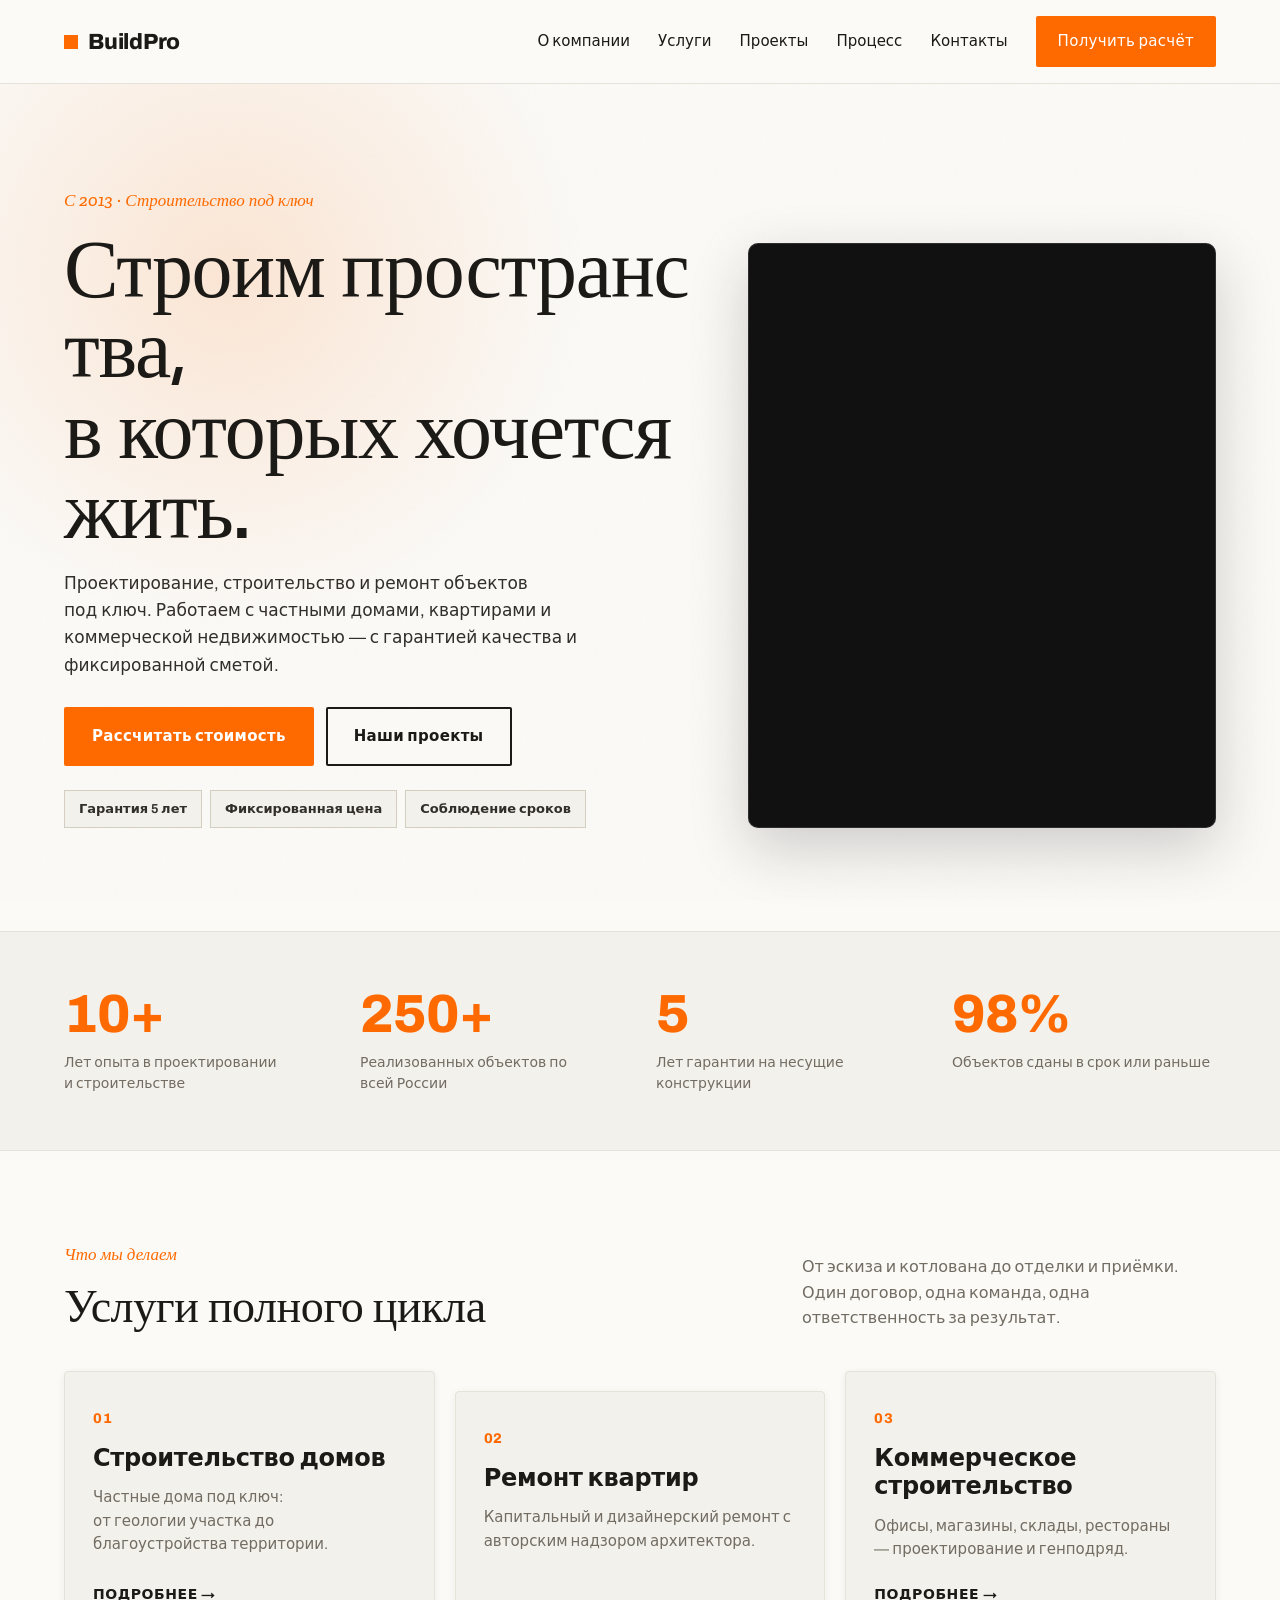
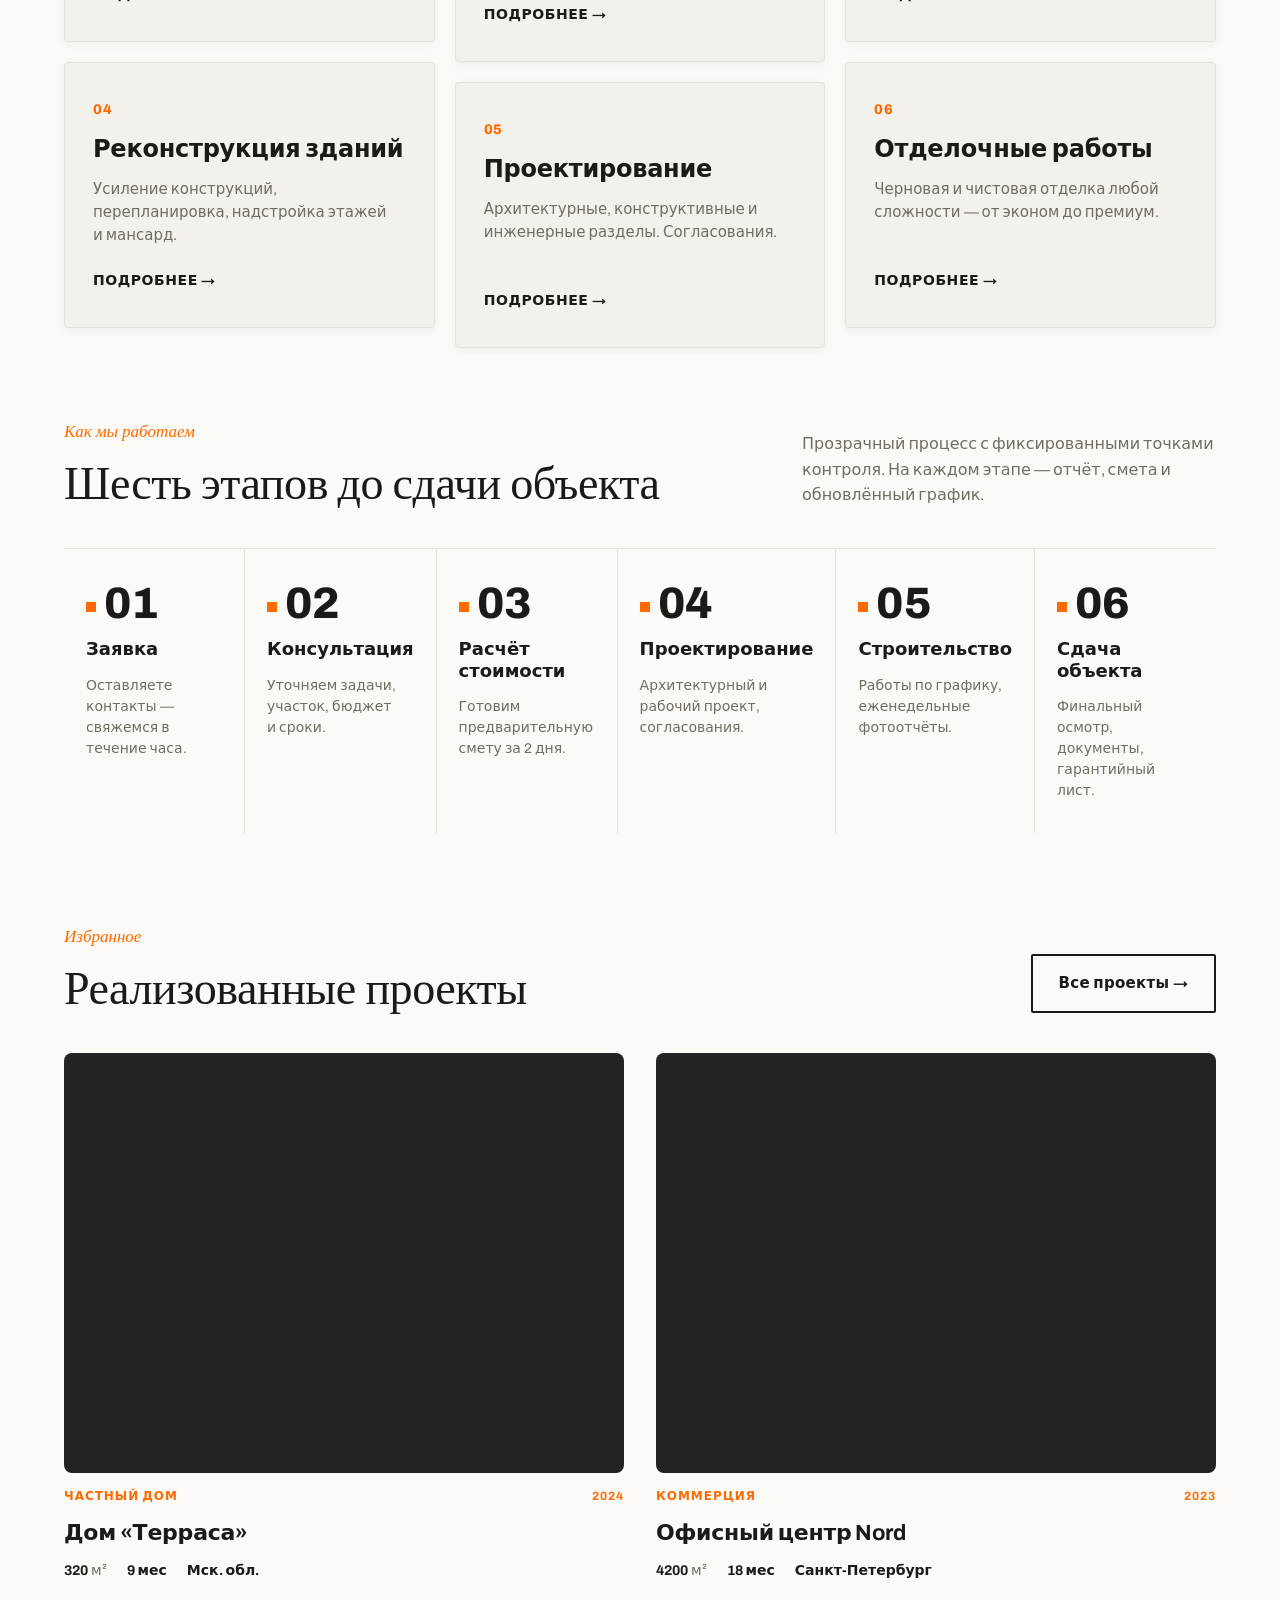
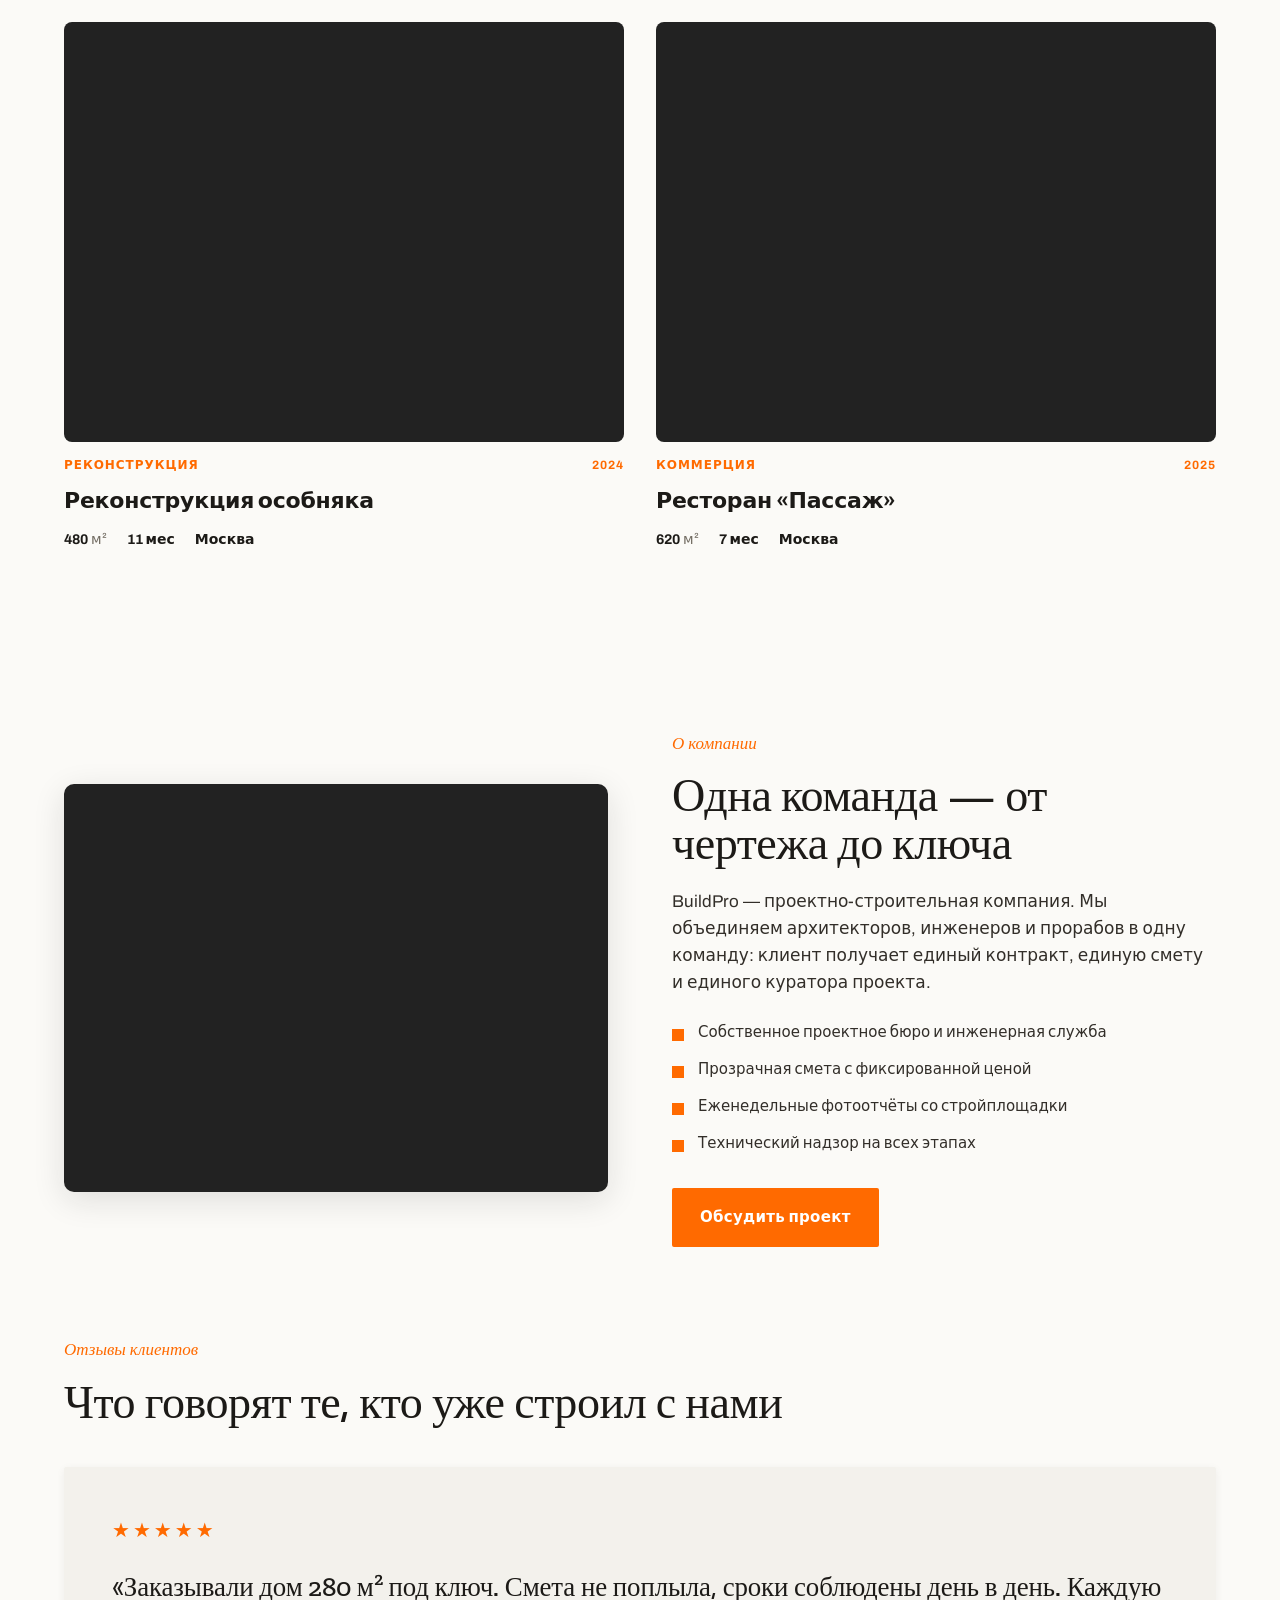
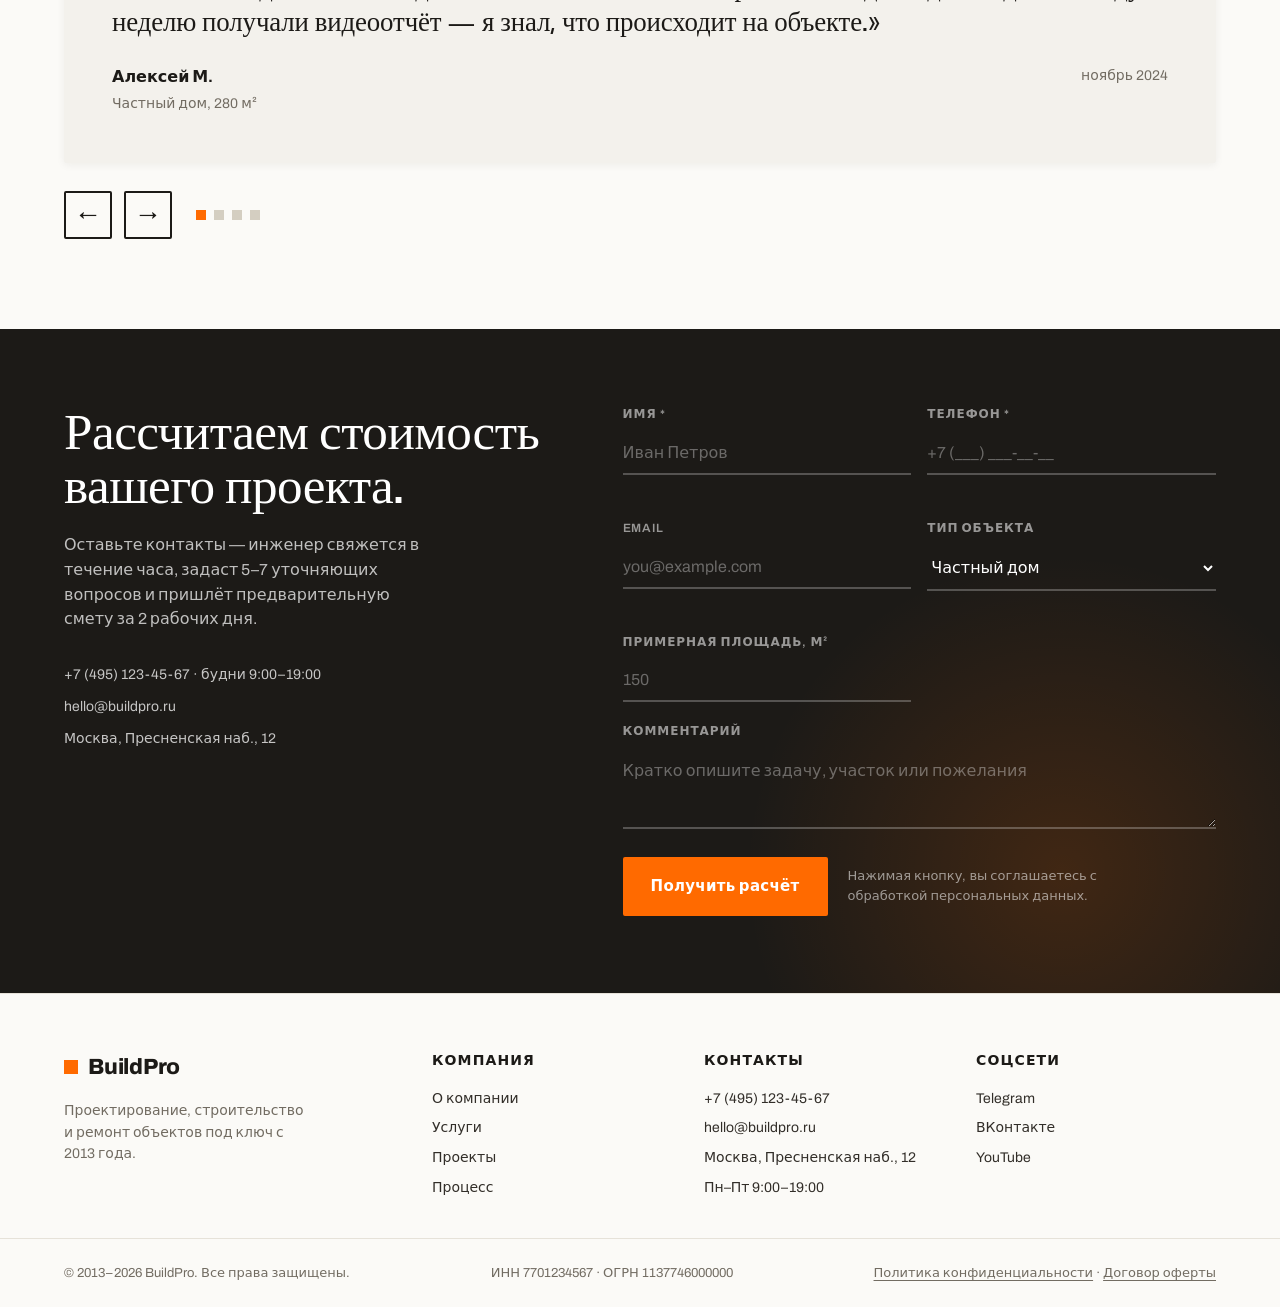
==== commit 4b2277e4: "Redesign: warm palette, Zilla Slab display font, depth & motion polish Refresh visual system while k" ====
--- a/index.html
+++ b/index.html
@@ -14,7 +14,7 @@
 <link rel="icon" href="favicon.svg" type="image/svg+xml">
 <link rel="preconnect" href="https://fonts.googleapis.com">
 <link rel="preconnect" href="https://fonts.gstatic.com" crossorigin>
-<link href="https://fonts.googleapis.com/css2?family=Archivo:wght@400;500;600;700;800;900&family=Fraunces:ital,opsz,wght@0,9..144,400;0,9..144,500;0,9..144,600;1,9..144,400;1,9..144,500&display=swap" rel="stylesheet">
+<link href="https://fonts.googleapis.com/css2?family=Archivo:wght@400;500;600;700;800;900&family=Zilla+Slab:ital,wght@0,400;0,500;0,600;0,700;1,400;1,500&display=swap" rel="stylesheet">
 <link rel="stylesheet" href="css/style.css">
 <link rel="stylesheet" href="css/responsive.css">
 </head>
--- a/css/style.css
+++ b/css/style.css
@@ -6,7 +6,7 @@
 
 /* --- Reset --- */
 *, *::before, *::after { box-sizing: border-box; }
-html { scroll-behavior: smooth; -webkit-text-size-adjust: 100%; }
+html { scroll-behavior: smooth; -webkit-text-size-adjust: 100%; overflow-x: hidden; width: 100%; }
 body, h1, h2, h3, h4, h5, p, ul, ol, blockquote, figure { margin: 0; }
 ul, ol { padding: 0; list-style: none; }
 img { max-width: 100%; display: block; }
@@ -34,7 +34,7 @@
   /* Type */
   --font-body: 'Archivo', system-ui, -apple-system, 'Segoe UI', Roboto, Arial, sans-serif;
   --font-head: 'Archivo', system-ui, -apple-system, 'Segoe UI', Roboto, Arial, sans-serif;
-  --font-display: 'Fraunces', 'Georgia', serif;
+  --font-display: 'Zilla Slab', 'Georgia', serif;
 
   /* Layout */
   --edge: clamp(20px, 5vw, 72px);
@@ -87,6 +87,10 @@
 /* --- Layout helpers --- */
 .wrap { max-width: var(--maxw); margin: 0 auto; padding: 0 var(--edge); }
 
+/* Prevent long words from forcing grid/flex tracks wider than the viewport */
+.hero-grid > *, .about-grid > *, .cta-grid > *, .section-head > *,
+.footer-cols > *, .page-head-row > * { min-width: 0; }
+
 .kicker {
   display: inline-block;
   font-family: var(--font-display);
@@ -106,6 +110,8 @@
   letter-spacing: -0.015em;
   color: var(--c-ink);
   text-wrap: balance;
+  overflow-wrap: break-word;
+  hyphens: auto;
 }
 .h2 {
   font-family: var(--font-display);
@@ -115,6 +121,8 @@
   letter-spacing: -0.01em;
   color: var(--c-ink);
   text-wrap: balance;
+  overflow-wrap: break-word;
+  hyphens: auto;
 }
 .lead {
   font-size: 17px;
@@ -123,6 +131,7 @@
   max-width: 56ch;
   margin-top: 20px;
   text-wrap: pretty;
+  overflow-wrap: break-word;
 }
 
 /* --- Buttons --- */
@@ -576,6 +585,7 @@
   color: var(--c-ink);
   letter-spacing: -0.005em;
   font-weight: 500;
+  overflow-wrap: break-word;
 }
 .review .who {
   display: flex;
@@ -656,6 +666,8 @@
   letter-spacing: -0.01em;
   color: #fff;
   text-wrap: balance;
+  overflow-wrap: break-word;
+  hyphens: auto;
 }
 .cta-lead {
   color: rgba(255,255,255,.72);
@@ -731,12 +743,23 @@
   grid-column: 1 / -1;
   padding: 20px 24px;
   background: rgba(255,255,255,.06);
-  border-left: 3px solid var(--c-accent);
+  border: 1px solid rgba(255,255,255,.14);
+  border-radius: 4px;
   color: #fff;
   font-size: 15px;
 }
+.form-success b::before {
+  content: "";
+  display: inline-block;
+  width: 10px;
+  height: 10px;
+  background: var(--c-accent);
+  flex-shrink: 0;
+}
 .form-success b {
-  display: block;
+  display: flex;
+  align-items: center;
+  gap: 10px;
   font-family: var(--font-head);
   font-size: 20px;
   margin-bottom: 6px;
